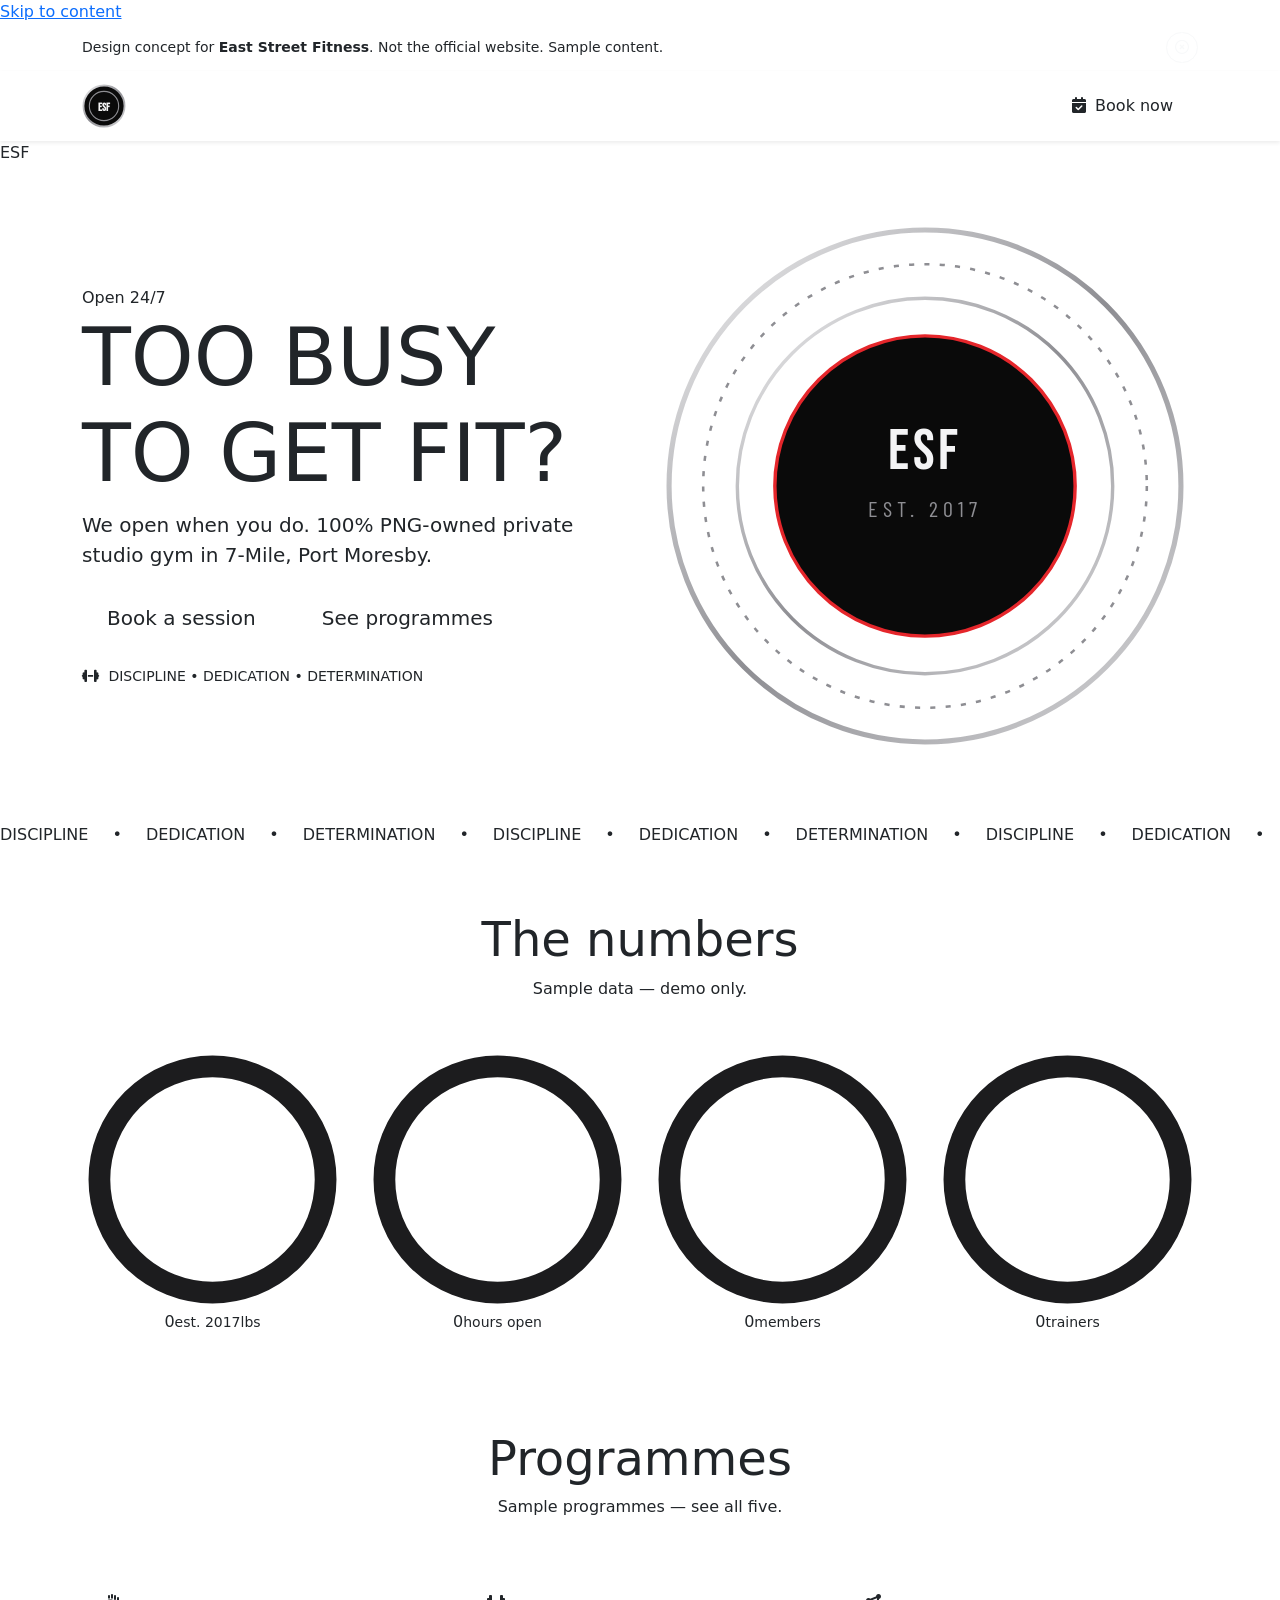
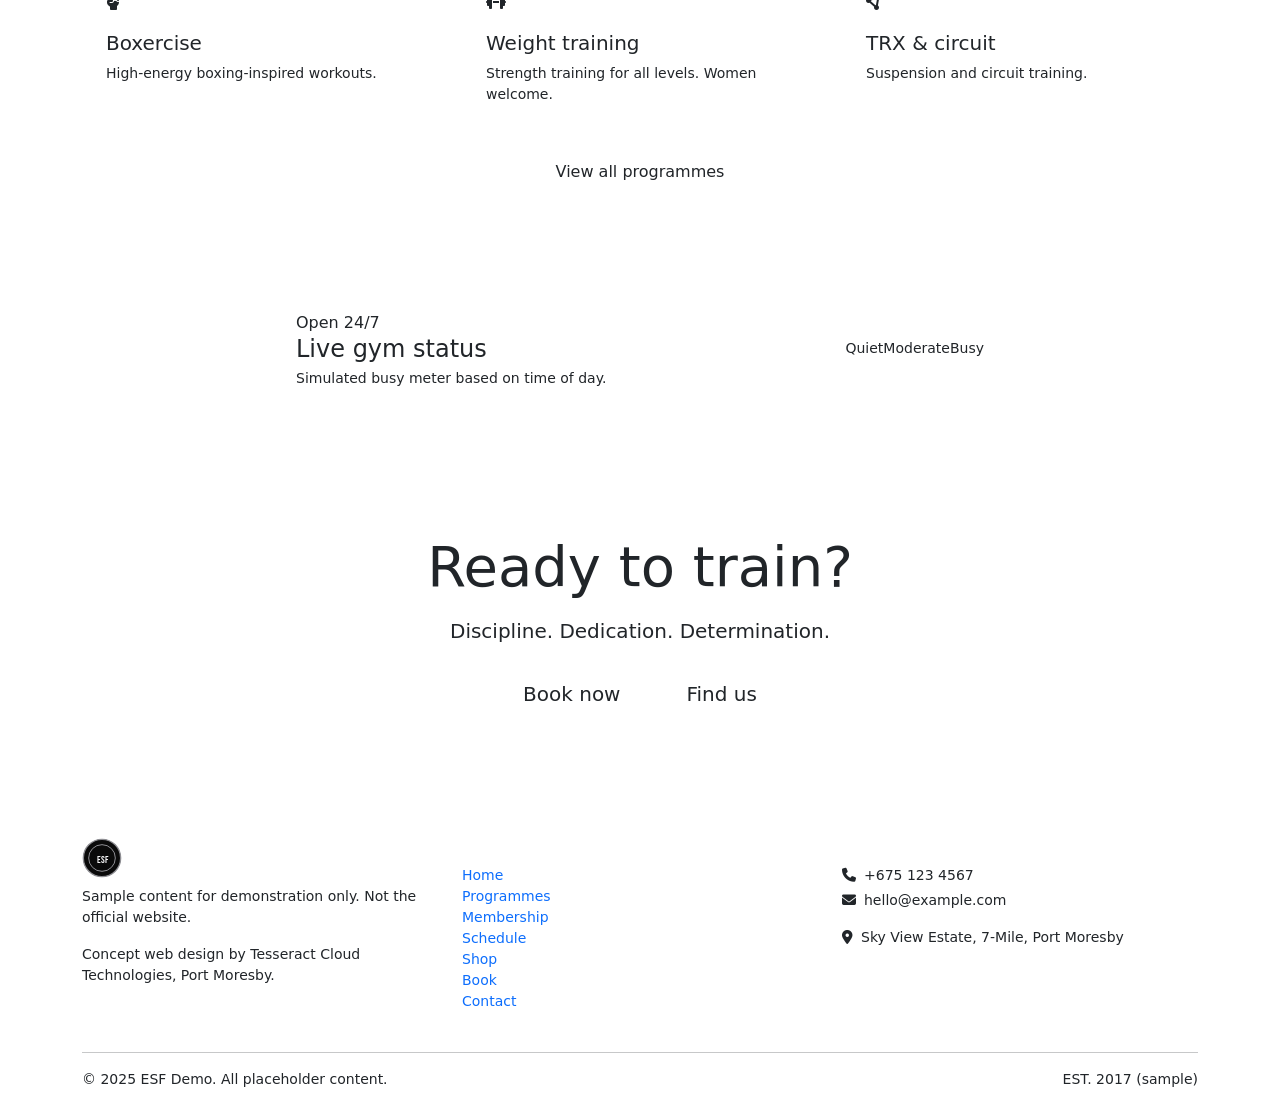
==== index.html @ 75484296 "Initial commit for East Street Fitness demo website" ====
<!-- index.html -->
<!DOCTYPE html>
<html lang="en">
<head>
  <meta charset="UTF-8">
  <meta name="viewport" content="width=device-width, initial-scale=1.0">
  <title>East Street Fitness | Discipline. Dedication. Determination.</title>
  <meta name="description" content="100% PNG-owned 24-hour private studio gym at Sky View Estate, 7-Mile, Port Moresby. Personal training, group sessions, Fitwear.">
  <meta property="og:title" content="East Street Fitness | 24/7 Gym in Port Moresby">
  <meta property="og:description" content="Discipline. Dedication. Determination. Train with us 24/7.">
  <meta property="og:type" content="website">
  <meta property="og:url" content="https://example.com/esf">
  <meta property="og:image" content="https://via.placeholder.com/1200x630?text=East+Street+Fitness">
  <link rel="icon" href="data:image/svg+xml,%3Csvg xmlns='http://www.w3.org/2000/svg' viewBox='0 0 100 100'%3E%3Crect width='100' height='100' rx='14' fill='%230A0A0A'/%3E%3Ccircle cx='50' cy='50' r='38' fill='none' stroke='%23F4F4F5' stroke-width='4'/%3E%3Ccircle cx='50' cy='50' r='26' fill='none' stroke='%238E8E93' stroke-width='3'/%3E%3Ctext x='50' y='58' font-size='26' text-anchor='middle' fill='%23F4F4F5' font-family='Arial' font-weight='bold'%3EESF%3C/text%3E%3C/svg%3E">
  <link rel="preconnect" href="https://fonts.googleapis.com">
  <link rel="preconnect" href="https://fonts.gstatic.com" crossorigin>
  <link href="https://fonts.googleapis.com/css2?family=Bebas+Neue&family=Barlow+Condensed:wght@500;600;700&family=Inter:wght@400;500;600;700&display=swap" rel="stylesheet">
  <link href="https://cdn.jsdelivr.net/npm/bootstrap@5.3.3/dist/css/bootstrap.min.css" rel="stylesheet">
  <link rel="stylesheet" href="https://cdnjs.cloudflare.com/ajax/libs/font-awesome/6.5.2/css/all.min.css">
  <link rel="stylesheet" href="style.css">
</head>
<body>
  <a class="skip-link" href="#main">Skip to content</a>

  <div class="demo-bar text-center py-2 px-3" id="demoBar">
    <div class="container d-flex align-items-center justify-content-between flex-wrap gap-2">
      <span class="small mb-0">Design concept for <strong>East Street Fitness</strong>. Not the official website. Sample content.</span>
      <button class="btn btn-sm btn-outline-light rounded-pill" id="dismissDemoBar" aria-label="Dismiss demo bar"><i class="fa-regular fa-circle-xmark"></i></button>
    </div>
  </div>

  <nav class="navbar navbar-expand-lg navbar-dark bg-graphite sticky-top shadow-sm" aria-label="Main navigation">
    <div class="container">
      <a class="navbar-brand d-flex align-items-center gap-2" href="index.html">
        <span class="brand-badge" aria-hidden="true">
          <svg viewBox="0 0 60 60" width="44" height="44">
            <circle cx="30" cy="30" r="28" fill="#0A0A0A" stroke="url(#steelGrad)" stroke-width="2.5"/>
            <circle cx="30" cy="30" r="20" fill="none" stroke="#8E8E93" stroke-width="1.5"/>
            <text x="30" y="37" font-size="15" text-anchor="middle" fill="#F4F4F5" font-family="'Bebas Neue', Impact" font-weight="bold">ESF</text>
            <defs>
              <linearGradient id="steelGrad" x1="0" x2="1" y1="0" y2="1">
                <stop offset="0%" stop-color="#F4F4F5"/>
                <stop offset="50%" stop-color="#8E8E93"/>
                <stop offset="100%" stop-color="#D9D9DB"/>
              </linearGradient>
            </defs>
          </svg>
        </span>
        <span class="brand-text">EAST STREET <span class="text-red">FITNESS</span></span>
      </a>
      <button class="navbar-toggler" type="button" data-bs-toggle="collapse" data-bs-target="#mainNav" aria-controls="mainNav" aria-expanded="false" aria-label="Toggle navigation">
        <span class="navbar-toggler-icon"></span>
      </button>
      <div class="collapse navbar-collapse" id="mainNav">
        <ul class="navbar-nav ms-auto mb-2 mb-lg-0 gap-lg-1 align-items-lg-center">
          <li class="nav-item"><a class="nav-link active" aria-current="page" href="index.html">Home</a></li>
          <li class="nav-item"><a class="nav-link" href="programs.html">Programmes</a></li>
          <li class="nav-item"><a class="nav-link" href="membership.html">Membership</a></li>
          <li class="nav-item"><a class="nav-link" href="schedule.html">Schedule</a></li>
          <li class="nav-item"><a class="nav-link" href="shop.html">Shop</a></li>
          <li class="nav-item"><a class="nav-link" href="book.html">Book</a></li>
          <li class="nav-item"><a class="nav-link" href="contact.html">Contact</a></li>
          <li class="nav-item ms-lg-2 mt-2 mt-lg-0">
            <a class="btn btn-signal rounded-pill px-4" href="book.html">
              <i class="fa-solid fa-calendar-check me-1"></i> Book now
            </a>
          </li>
        </ul>
      </div>
    </div>
  </nav>

  <main id="main">
    <!-- HERO -->
    <section class="hero position-relative overflow-hidden">
      <div class="watermark-monogram" aria-hidden="true">ESF</div>
      <div class="container position-relative py-5">
        <div class="row align-items-center g-4 flex-column-reverse flex-lg-row">
          <div class="col-lg-6 text-center text-lg-start">
            <span class="badge-status mb-3"><span class="status-dot"></span> Open 24/7</span>
            <h1 class="display-1 hero-title">TOO BUSY<br>TO GET <span class="text-red">FIT?</span></h1>
            <p class="lead mb-4 text-steel">We open when you do. 100% PNG-owned private studio gym in 7-Mile, Port Moresby.</p>
            <div class="d-flex flex-wrap gap-3 justify-content-center justify-content-lg-start">
              <a href="book.html" class="btn btn-signal btn-lg px-4 rounded-pill">Book a session</a>
              <a href="programs.html" class="btn btn-outline-steel btn-lg px-4 rounded-pill">See programmes</a>
            </div>
            <p class="small text-steel-muted mt-4 mb-0"><i class="fa-solid fa-dumbbell me-1 text-red"></i> DISCIPLINE • DEDICATION • DETERMINATION</p>
          </div>
          <div class="col-lg-6 text-center">
            <div class="hero-badge-wrap">
              <svg viewBox="0 0 320 320" class="hero-badge" role="img" aria-label="East Street Fitness circular badge with concentric rings">
                <defs>
                  <linearGradient id="ringGrad" x1="0" x2="1" y1="0" y2="1">
                    <stop offset="0%" stop-color="#F4F4F5"/>
                    <stop offset="50%" stop-color="#8E8E93"/>
                    <stop offset="100%" stop-color="#D9D9DB"/>
                  </linearGradient>
                </defs>
                <circle cx="160" cy="160" r="150" fill="none" stroke="url(#ringGrad)" stroke-width="3"/>
                <circle cx="160" cy="160" r="130" fill="none" stroke="#8E8E93" stroke-width="1.5" stroke-dasharray="3 6"/>
                <circle cx="160" cy="160" r="110" fill="none" stroke="url(#ringGrad)" stroke-width="2"/>
                <circle cx="160" cy="160" r="88" fill="#0A0A0A" stroke="#E5262B" stroke-width="2"/>
                <text x="160" y="150" font-family="'Bebas Neue', Impact" font-size="34" text-anchor="middle" fill="#F4F4F5" letter-spacing="2">ESF</text>
                <text x="160" y="178" font-family="'Barlow Condensed', sans-serif" font-size="13" text-anchor="middle" fill="#8E8E93" letter-spacing="3">EST. 2017</text>
              </svg>
            </div>
          </div>
        </div>
      </div>
      <div class="diagonal-panel" aria-hidden="true"></div>
    </section>

    <!-- MARQUEE -->
    <div class="marquee-band overflow-hidden">
      <div class="marquee-track d-flex gap-4 py-3">
        <span class="marquee-item">DISCIPLINE</span><span class="marquee-dot">•</span>
        <span class="marquee-item">DEDICATION</span><span class="marquee-dot">•</span>
        <span class="marquee-item">DETERMINATION</span><span class="marquee-dot">•</span>
        <span class="marquee-item">DISCIPLINE</span><span class="marquee-dot">•</span>
        <span class="marquee-item">DEDICATION</span><span class="marquee-dot">•</span>
        <span class="marquee-item">DETERMINATION</span><span class="marquee-dot">•</span>
        <span class="marquee-item">DISCIPLINE</span><span class="marquee-dot">•</span>
        <span class="marquee-item">DEDICATION</span><span class="marquee-dot">•</span>
        <span class="marquee-item">DETERMINATION</span><span class="marquee-dot">•</span>
      </div>
    </div>

    <!-- STATS / PLATE GAUGES -->
    <section class="py-5 bg-graphite">
      <div class="container">
        <div class="text-center mb-5">
          <h2 class="display-5">The numbers</h2>
          <p class="text-steel-muted">Sample data — demo only.</p>
        </div>
        <div class="row g-4 text-center">
          <div class="col-6 col-md-3">
            <div class="plate-gauge" data-target="2017">
              <svg viewBox="0 0 120 120" class="gauge-svg">
                <circle cx="60" cy="60" r="52" fill="none" stroke="#1C1C1E" stroke-width="10"/>
                <circle cx="60" cy="60" r="52" fill="none" stroke="#E5262B" stroke-width="10" stroke-dasharray="327" stroke-dashoffset="327" stroke-linecap="round" class="gauge-fill"/>
              </svg>
              <div class="gauge-label"><span class="counter-value" data-target="2017">0</span><small>est. 2017lbs</small></div>
            </div>
          </div>
          <div class="col-6 col-md-3">
            <div class="plate-gauge" data-target="24">
              <svg viewBox="0 0 120 120" class="gauge-svg">
                <circle cx="60" cy="60" r="52" fill="none" stroke="#1C1C1E" stroke-width="10"/>
                <circle cx="60" cy="60" r="52" fill="none" stroke="#E5262B" stroke-width="10" stroke-dasharray="327" stroke-dashoffset="327" stroke-linecap="round" class="gauge-fill"/>
              </svg>
              <div class="gauge-label"><span class="counter-value" data-target="24">0</span><small>hours open</small></div>
            </div>
          </div>
          <div class="col-6 col-md-3">
            <div class="plate-gauge" data-target="500">
              <svg viewBox="0 0 120 120" class="gauge-svg">
                <circle cx="60" cy="60" r="52" fill="none" stroke="#1C1C1E" stroke-width="10"/>
                <circle cx="60" cy="60" r="52" fill="none" stroke="#E5262B" stroke-width="10" stroke-dasharray="327" stroke-dashoffset="327" stroke-linecap="round" class="gauge-fill"/>
              </svg>
              <div class="gauge-label"><span class="counter-value" data-target="500">0</span><small>members</small></div>
            </div>
          </div>
          <div class="col-6 col-md-3">
            <div class="plate-gauge" data-target="15">
              <svg viewBox="0 0 120 120" class="gauge-svg">
                <circle cx="60" cy="60" r="52" fill="none" stroke="#1C1C1E" stroke-width="10"/>
                <circle cx="60" cy="60" r="52" fill="none" stroke="#E5262B" stroke-width="10" stroke-dasharray="327" stroke-dashoffset="327" stroke-linecap="round" class="gauge-fill"/>
              </svg>
              <div class="gauge-label"><span class="counter-value" data-target="15">0</span><small>trainers</small></div>
            </div>
          </div>
        </div>
      </div>
    </section>

    <!-- PROGRAMMES PREVIEW -->
    <section class="py-5 bg-charcoal">
      <div class="container">
        <div class="text-center mb-5">
          <h2 class="display-5">Programmes</h2>
          <p class="text-steel-muted">Sample programmes — see all five.</p>
        </div>
        <div class="row g-4">
          <div class="col-md-4">
            <div class="programme-card p-4 h-100">
              <div class="programme-icon mb-3"><i class="fa-solid fa-hand-fist"></i></div>
              <h3 class="h5">Boxercise</h3>
              <p class="text-steel-muted small mb-0">High-energy boxing-inspired workouts.</p>
            </div>
          </div>
          <div class="col-md-4">
            <div class="programme-card p-4 h-100">
              <div class="programme-icon mb-3"><i class="fa-solid fa-dumbbell"></i></div>
              <h3 class="h5">Weight training</h3>
              <p class="text-steel-muted small mb-0">Strength training for all levels. Women welcome.</p>
            </div>
          </div>
          <div class="col-md-4">
            <div class="programme-card p-4 h-100">
              <div class="programme-icon mb-3"><i class="fa-solid fa-circle-nodes"></i></div>
              <h3 class="h5">TRX & circuit</h3>
              <p class="text-steel-muted small mb-0">Suspension and circuit training.</p>
            </div>
          </div>
        </div>
        <div class="text-center mt-4">
          <a href="programs.html" class="btn btn-outline-steel rounded-pill px-4">View all programmes</a>
        </div>
      </div>
    </section>

    <!-- LIVE GYM STATUS -->
    <section class="py-5 bg-graphite">
      <div class="container">
        <div class="row justify-content-center">
          <div class="col-lg-8">
            <div class="live-status-card p-4 rounded-4">
              <div class="d-flex flex-wrap justify-content-between align-items-center gap-3">
                <div>
                  <span class="badge-status mb-2"><span class="status-dot"></span> Open 24/7</span>
                  <h2 class="h4 mb-1">Live gym status</h2>
                  <p class="text-steel-muted small mb-0">Simulated busy meter based on time of day.</p>
                </div>
                <div class="busy-meter-wrap">
                  <div class="d-flex justify-content-between small text-steel-muted mb-1">
                    <span>Quiet</span><span id="busyLabel">Moderate</span><span>Busy</span>
                  </div>
                  <div class="busy-meter"><div class="busy-fill" id="busyFill"></div></div>
                </div>
              </div>
            </div>
          </div>
        </div>
      </div>
    </section>

    <!-- CTA -->
    <section class="py-5 bg-charcoal text-center">
      <div class="container py-4">
        <h2 class="display-4 mb-3">Ready to train?</h2>
        <p class="lead text-steel-muted mb-4">Discipline. Dedication. Determination.</p>
        <div class="d-flex flex-wrap gap-3 justify-content-center">
          <a href="book.html" class="btn btn-signal btn-lg px-4 rounded-pill">Book now</a>
          <a href="contact.html" class="btn btn-outline-steel btn-lg px-4 rounded-pill">Find us</a>
        </div>
      </div>
    </section>
  </main>

  <footer class="footer bg-graphite text-steel pt-5 pb-4">
    <div class="container">
      <div class="row g-4">
        <div class="col-md-4">
          <div class="d-flex align-items-center gap-2 mb-2">
            <svg viewBox="0 0 60 60" width="40" height="40"><circle cx="30" cy="30" r="28" fill="#0A0A0A" stroke="#8E8E93" stroke-width="2"/><circle cx="30" cy="30" r="20" fill="none" stroke="#8E8E93" stroke-width="1.5"/><text x="30" y="37" font-size="15" text-anchor="middle" fill="#F4F4F5" font-family="'Bebas Neue', Impact">ESF</text></svg>
            <span class="fw-bold text-white">EAST STREET FITNESS</span>
          </div>
          <p class="small text-steel-muted">Sample content for demonstration only. Not the official website.</p>
          <p class="small text-steel-muted">Concept web design by Tesseract Cloud Technologies, Port Moresby.</p>
        </div>
        <div class="col-md-4">
          <h6 class="fw-semibold text-white">Quick links</h6>
          <ul class="list-unstyled small">
            <li><a href="index.html" class="text-steel-muted text-decoration-none">Home</a></li>
            <li><a href="programs.html" class="text-steel-muted text-decoration-none">Programmes</a></li>
            <li><a href="membership.html" class="text-steel-muted text-decoration-none">Membership</a></li>
            <li><a href="schedule.html" class="text-steel-muted text-decoration-none">Schedule</a></li>
            <li><a href="shop.html" class="text-steel-muted text-decoration-none">Shop</a></li>
            <li><a href="book.html" class="text-steel-muted text-decoration-none">Book</a></li>
            <li><a href="contact.html" class="text-steel-muted text-decoration-none">Contact</a></li>
          </ul>
        </div>
        <div class="col-md-4">
          <h6 class="fw-semibold text-white">Contact (placeholder)</h6>
          <p class="small text-steel-muted mb-1"><i class="fa-solid fa-phone me-2"></i>+675 123 4567</p>
          <p class="small text-steel-muted"><i class="fa-solid fa-envelope me-2"></i>hello@example.com</p>
          <p class="small text-steel-muted"><i class="fa-solid fa-location-dot me-2"></i>Sky View Estate, 7-Mile, Port Moresby</p>
        </div>
      </div>
      <hr class="border-steel opacity-25 mt-4">
      <div class="d-flex flex-wrap justify-content-between align-items-center small text-steel-muted">
        <span>© 2025 ESF Demo. All placeholder content.</span>
        <span>EST. 2017 (sample)</span>
      </div>
    </div>
  </footer>

  <div class="mobile-action-bar d-block d-sm-none fixed-bottom bg-graphite border-top border-steel shadow-sm py-2">
    <div class="container d-flex justify-content-around">
      <a href="book.html" class="btn btn-signal rounded-pill px-3 py-2" aria-label="Book a session"><i class="fa-solid fa-calendar-check me-1"></i> Book</a>
      <a href="https://wa.me/67512345678?text=Hello%20East%20Street%20Fitness%20demo" class="btn btn-success rounded-pill px-3 py-2" aria-label="WhatsApp us"><i class="fa-brands fa-whatsapp me-1"></i> WhatsApp</a>
    </div>
  </div>

  <script src="https://cdn.jsdelivr.net/npm/bootstrap@5.3.3/dist/js/bootstrap.bundle.min.js"></script>
  <script src="main.js"></script>
</body>
</html>
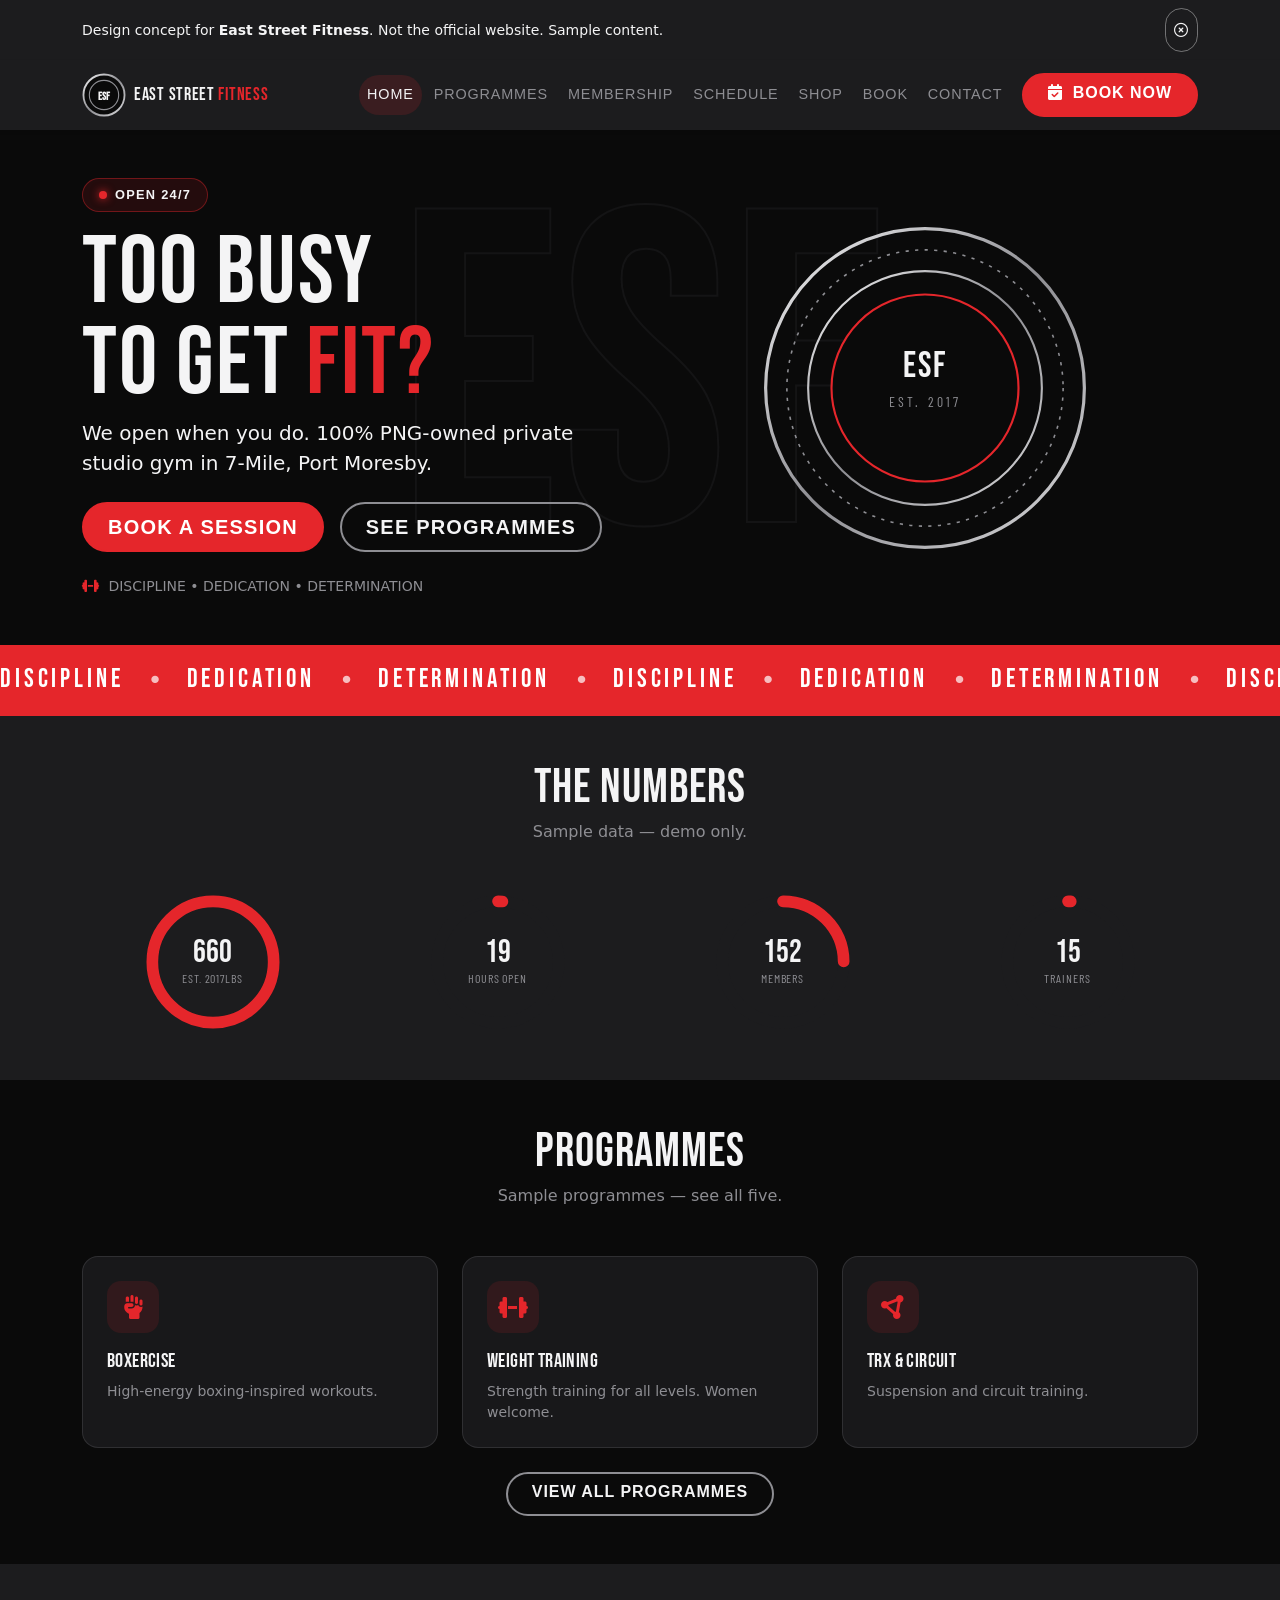
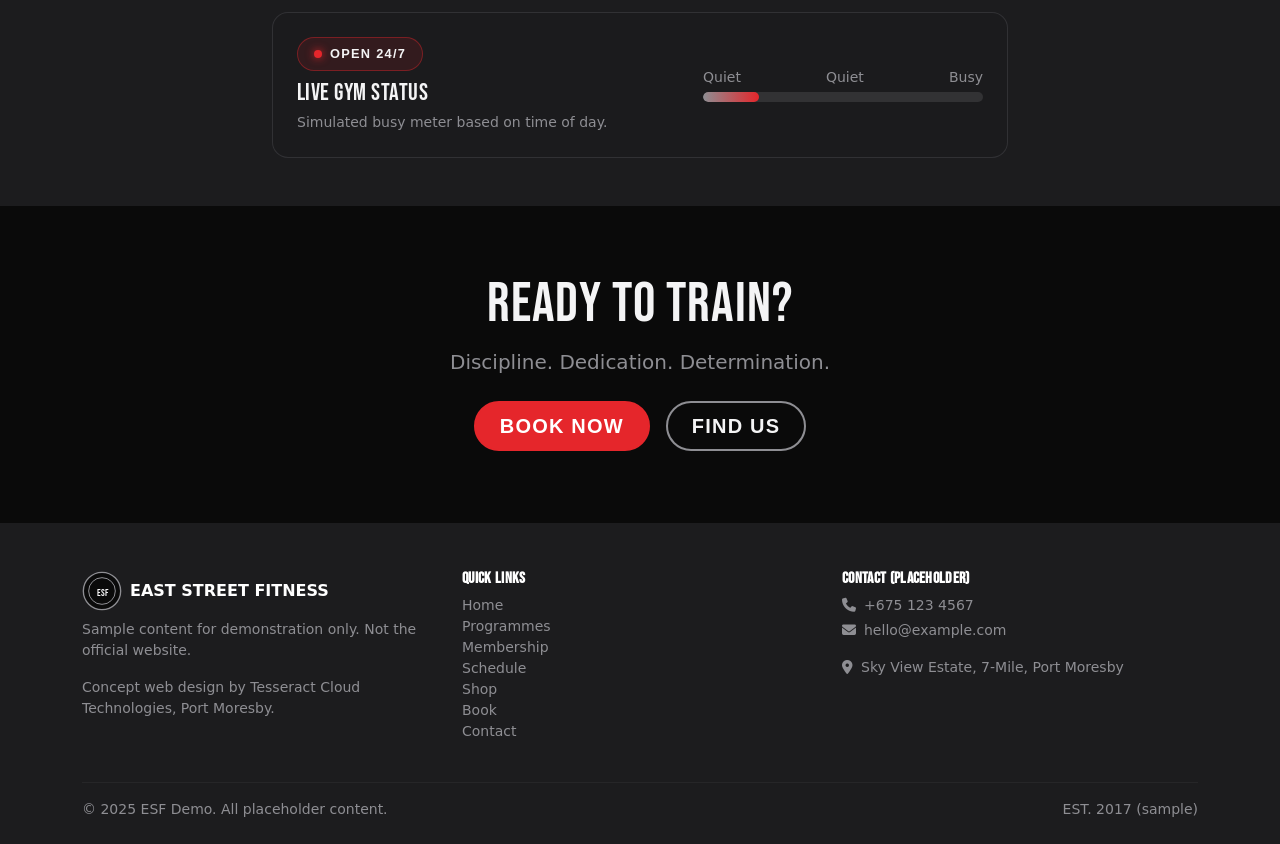
==== commit 09802ed1: "Removal of diagnol panel" ====
--- a/index.html
+++ b/index.html
@@ -107,7 +107,7 @@
           </div>
         </div>
       </div>
-      <div class="diagonal-panel" aria-hidden="true"></div>
+      <!-- <div class="diagonal-panel" aria-hidden="true"></div> -->
     </section>
 
     <!-- MARQUEE -->
--- a/style.css
+++ b/style.css
@@ -0,0 +1,293 @@
+/* style.css */
+:root {
+  --black: #0A0A0A;
+  --graphite: #1C1C1E;
+  --steel-light: #F4F4F5;
+  --steel-mid: #8E8E93;
+  --steel-dark: #D9D9DB;
+  --white: #FFFFFF;
+  --signal-red: #E5262B;
+  --shadow-soft: 0 8px 24px rgba(0,0,0,0.4);
+  --radius: 16px;
+}
+
+*, *::before, *::after { box-sizing: border-box; }
+html, body { overflow-x: clip; }
+
+body {
+  font-family: 'Inter', system-ui, sans-serif;
+  background: var(--black);
+  color: var(--steel-light);
+  margin: 0;
+  padding-bottom: 70px;
+  font-size: 16px;
+}
+@media (min-width: 576px) { body { padding-bottom: 0; } }
+
+h1, h2, h3, h4, h5, h6, .display-1, .display-3, .display-4, .display-5, .display-6 {
+  font-family: 'Bebas Neue', Impact, sans-serif;
+  font-weight: 400;
+  color: var(--steel-light);
+  letter-spacing: 0.02em;
+  line-height: 1;
+}
+.display-1, .display-3, .display-4 { line-height: 0.95; }
+
+.oswald, .btn, .nav-link, .badge-status, .intensity-badge, .wizard-step, .marquee-item, .steel-label {
+  font-family: 'Barlow Condensed', 'Arial Narrow', sans-serif;
+  letter-spacing: 0.06em;
+  text-transform: uppercase;
+}
+
+img, svg, video { max-width: 100%; height: auto; }
+.row > *, .d-flex > *, .col, [class*="col-"] { min-width: 0; }
+
+a { color: var(--signal-red); }
+a:hover { color: var(--steel-light); }
+
+.text-red { color: var(--signal-red) !important; }
+.text-steel { color: var(--steel-light) !important; }
+.text-steel-muted { color: var(--steel-mid) !important; }
+.bg-charcoal { background-color: var(--black) !important; }
+.bg-graphite { background-color: var(--graphite) !important; }
+.bg-signal { background-color: var(--signal-red) !important; }
+.border-steel { border-color: rgba(142,142,147,0.35) !important; }
+
+.skip-link {
+  position: absolute; top: -100px; left: 0;
+  background: var(--signal-red); color: var(--white);
+  padding: 12px 24px; z-index: 2000;
+  text-decoration: none; border-radius: 0 0 8px 0;
+  font-weight: 700;
+}
+.skip-link:focus { top: 0; }
+
+.demo-bar { background: var(--graphite); color: var(--steel-light); }
+.demo-bar .btn-outline-light { border-color: rgba(244,244,245,0.4); color: var(--steel-light); }
+
+/* Navbar */
+.navbar.bg-graphite { background-color: var(--graphite) !important; }
+.navbar-brand .brand-text { font-family: 'Bebas Neue', Impact, sans-serif; font-size: 1.1rem; color: var(--steel-light); letter-spacing: 0.04em; }
+.navbar .nav-link { font-weight: 500; padding: 0.6rem 0.75rem; border-radius: 40px; color: var(--steel-mid) !important; font-size: 0.9rem; }
+.navbar .nav-link.active { background: rgba(229,38,43,0.15); color: var(--steel-light) !important; }
+.navbar .nav-link:hover { color: var(--signal-red) !important; }
+
+/* Buttons */
+.btn { font-weight: 600; min-height: 44px; border-radius: 40px; transition: transform .18s ease, box-shadow .18s ease, background .18s ease; }
+.btn-signal { background: var(--signal-red); color: var(--white); border: 2px solid var(--signal-red); }
+.btn-signal:hover, .btn-signal:focus { background: #c01e22; border-color: #c01e22; color: var(--white); transform: translateY(-2px); box-shadow: 0 6px 16px rgba(229,38,43,0.35); }
+.btn-outline-steel { background: transparent; color: var(--steel-light); border: 2px solid var(--steel-mid); }
+.btn-outline-steel:hover, .btn-outline-steel:focus, .btn-outline-steel.active { background: var(--steel-light); color: var(--black); border-color: var(--steel-light); transform: translateY(-2px); }
+
+/* Hero */
+.hero { background: var(--black); position: relative; overflow: hidden; }
+.hero-title { color: var(--steel-light); font-size: clamp(3rem, 9vw, 6rem); }
+.badge-status {
+  display: inline-flex; align-items: center; gap: 0.5rem;
+  background: rgba(229,38,43,0.12); color: var(--steel-light);
+  padding: 0.4rem 1rem; border-radius: 40px;
+  font-weight: 600; font-size: 0.8rem; letter-spacing: 0.1em;
+  border: 1px solid rgba(229,38,43,0.4);
+}
+.status-dot {
+  width: 8px; height: 8px; border-radius: 50%;
+  background: var(--signal-red);
+  box-shadow: 0 0 8px var(--signal-red);
+  animation: pulse 2s infinite;
+}
+@keyframes pulse { 0%,100% { opacity: 1; } 50% { opacity: 0.4; } }
+
+.watermark-monogram {
+  position: absolute; top: 50%; left: 50%;
+  transform: translate(-50%, -50%);
+  font-family: 'Bebas Neue', Impact, sans-serif;
+  font-size: clamp(12rem, 35vw, 30rem);
+  color: transparent;
+  -webkit-text-stroke: 2px rgba(142,142,147,0.08);
+  pointer-events: none; user-select: none;
+  line-height: 1; z-index: 0;
+}
+
+.hero-badge-wrap { display: inline-block; max-width: 340px; width: 100%; }
+.hero-badge { width: 100%; height: auto; }
+
+/* Diagonal panel */
+.diagonal-panel {
+  position: absolute; bottom: 0; left: 0; right: 0; height: 80px;
+  background: var(--graphite);
+  transform: skewY(-6deg);
+  transform-origin: bottom left;
+  z-index: 1;
+}
+
+/* Marquee band */
+.marquee-band { background: var(--signal-red); color: var(--white); overflow: hidden; }
+.marquee-track { display: flex; align-items: center; width: max-content; animation: marquee 22s linear infinite; }
+.marquee-band:hover .marquee-track { animation-play-state: paused; }
+.marquee-item { font-family: 'Bebas Neue', Impact, sans-serif; font-size: 1.6rem; letter-spacing: 0.15em; }
+.marquee-dot { font-size: 1.6rem; opacity: 0.7; }
+@keyframes marquee { from { transform: translateX(0); } to { transform: translateX(-50%); } }
+
+/* Plate gauges */
+.plate-gauge { position: relative; width: 140px; height: 140px; margin: 0 auto; }
+.gauge-svg { width: 100%; height: 100%; transform: rotate(-90deg); }
+.gauge-fill { transition: stroke-dashoffset 1.6s cubic-bezier(.2,.7,.2,1); }
+.gauge-label {
+  position: absolute; inset: 0;
+  display: flex; flex-direction: column; align-items: center; justify-content: center;
+  text-align: center;
+}
+.gauge-label .counter-value { font-family: 'Bebas Neue', Impact, sans-serif; font-size: 2rem; color: var(--steel-light); line-height: 1; }
+.gauge-label small { font-family: 'Barlow Condensed', sans-serif; font-size: 0.75rem; color: var(--steel-mid); letter-spacing: 0.08em; text-transform: uppercase; }
+
+/* Programme cards */
+.programme-card, .membership-card, .estimator-card, .live-status-card, .review-box, .confirmation-card {
+  background: rgba(28,28,30,0.85);
+  border: 1px solid rgba(142,142,147,0.2);
+  border-radius: var(--radius);
+  transition: transform .25s ease, border-color .25s ease;
+}
+.programme-card:hover, .membership-card:hover { border-color: rgba(229,38,43,0.5); transform: translateY(-3px); }
+.programme-icon {
+  display: inline-flex; align-items: center; justify-content: center;
+  width: 52px; height: 52px; border-radius: 14px;
+  background: rgba(229,38,43,0.12); color: var(--signal-red);
+  font-size: 1.5rem;
+}
+.intensity-badge {
+  font-size: 0.7rem; padding: 0.25rem 0.7rem; border-radius: 40px;
+  background: rgba(142,142,147,0.15); color: var(--steel-mid);
+}
+.intensity-meter { height: 6px; background: rgba(142,142,147,0.2); border-radius: 6px; overflow: hidden; }
+.intensity-fill { height: 100%; background: linear-gradient(90deg, var(--steel-mid), var(--signal-red)); border-radius: 6px; }
+.membership-featured { border-color: var(--signal-red) !important; }
+
+/* Live status */
+.busy-meter-wrap { min-width: 200px; flex: 1; max-width: 280px; }
+.busy-meter { height: 10px; background: rgba(142,142,147,0.2); border-radius: 10px; overflow: hidden; }
+.busy-fill { height: 100%; background: linear-gradient(90deg, var(--steel-mid), var(--signal-red)); border-radius: 10px; transition: width 1s ease; }
+
+/* Estimator */
+.estimator-card .form-range { background: transparent; }
+.form-range::-webkit-slider-thumb { background: var(--signal-red); }
+.form-range::-moz-range-thumb { background: var(--signal-red); border: none; }
+
+/* Schedule table */
+.schedule-table { color: var(--steel-light); }
+.schedule-table th, .schedule-table td { border-color: rgba(142,142,147,0.2); padding: 0.9rem 0.6rem; font-size: 0.9rem; }
+.schedule-table thead th { font-family: 'Barlow Condensed', sans-serif; text-transform: uppercase; letter-spacing: 0.08em; color: var(--steel-mid); font-weight: 600; }
+.schedule-table tbody th { color: var(--signal-red); font-family: 'Barlow Condensed', sans-serif; }
+.day-btn { background: transparent; border: 2px solid var(--steel-mid); color: var(--steel-light); border-radius: 40px; padding: 0.5rem 1.2rem; font-weight: 600; white-space: nowrap; }
+.day-btn.active, .day-btn:hover { background: var(--signal-red); border-color: var(--signal-red); color: var(--white); }
+.day-schedule-card { background: rgba(28,28,30,0.85); border: 1px solid rgba(142,142,147,0.2); border-radius: var(--radius); padding: 1rem 1.2rem; margin-bottom: 0.75rem; }
+.day-schedule-card strong { color: var(--signal-red); font-family: 'Barlow Condensed', sans-serif; letter-spacing: 0.06em; }
+
+/* Shop */
+.product-card {
+  background: rgba(28,28,30,0.85);
+  border: 1px solid rgba(142,142,147,0.2);
+  border-radius: var(--radius);
+  overflow: hidden;
+  transition: transform .25s ease, border-color .25s ease;
+}
+.product-card:hover { border-color: rgba(229,38,43,0.5); transform: translateY(-3px); }
+.product-image {
+  height: 180px;
+  background: linear-gradient(135deg, var(--graphite), var(--black));
+  display: flex; align-items: center; justify-content: center;
+  color: var(--steel-mid); font-size: 3rem;
+}
+.product-body { padding: 1rem 1.2rem; }
+
+/* Cart drawer */
+.cart-drawer {
+  position: fixed; top: 0; right: 0; bottom: 0;
+  width: min(400px, 90%);
+  background: var(--graphite);
+  border-left: 1px solid rgba(142,142,147,0.3);
+  z-index: 1060;
+  transform: translateX(100%);
+  transition: transform .3s ease;
+  display: flex; flex-direction: column;
+}
+.cart-drawer.open { transform: translateX(0); }
+.cart-overlay {
+  position: fixed; inset: 0;
+  background: rgba(0,0,0,0.6);
+  z-index: 1055;
+  opacity: 0; pointer-events: none;
+  transition: opacity .3s ease;
+}
+.cart-overlay.show { opacity: 1; pointer-events: auto; }
+.cart-items { flex: 1; overflow-y: auto; }
+.cart-line { display: flex; justify-content: space-between; align-items: center; padding: 0.6rem 0; border-bottom: 1px solid rgba(142,142,147,0.15); font-size: 0.9rem; }
+.cart-line .remove-btn { background: none; border: none; color: var(--signal-red); font-size: 1rem; padding: 0.2rem 0.4rem; }
+
+/* Wizard */
+.wizard-steps { flex-wrap: wrap; }
+.wizard-step {
+  flex: 1; min-width: 90px; text-align: center;
+  padding: 0.6rem 0.5rem; border-radius: 40px;
+  background: rgba(142,142,147,0.1); color: var(--steel-mid);
+  font-size: 0.85rem; font-weight: 600; letter-spacing: 0.06em;
+}
+.wizard-step span { display: none; }
+@media (min-width: 576px) { .wizard-step span { display: inline; } }
+.wizard-step.active { background: var(--signal-red); color: var(--white); }
+.wizard-option {
+  background: transparent; border: 2px solid var(--steel-mid);
+  color: var(--steel-light); border-radius: 14px;
+  padding: 0.8rem 0.6rem; font-weight: 600;
+  font-size: 0.9rem; min-height: 52px;
+  font-family: 'Barlow Condensed', sans-serif; letter-spacing: 0.04em;
+}
+.wizard-option:hover, .wizard-option.selected { background: var(--signal-red); border-color: var(--signal-red); color: var(--white); }
+.wizard-panel { animation: fadeIn 0.25s ease; }
+@keyframes fadeIn { from { opacity: 0; transform: translateY(6px); } to { opacity: 1; transform: translateY(0); } }
+
+.form-control {
+  background: rgba(28,28,30,0.9); border: 1px solid rgba(142,142,147,0.35);
+  color: var(--steel-light); border-radius: 10px;
+}
+.form-control:focus { background: rgba(28,28,30,1); border-color: var(--signal-red); color: var(--steel-light); box-shadow: 0 0 0 3px rgba(229,38,43,0.2); }
+.form-control::placeholder { color: rgba(142,142,147,0.6); }
+
+/* Confetti */
+.confetti-piece {
+  position: fixed; width: 8px; height: 8px;
+  background: var(--signal-red); z-index: 2000;
+  pointer-events: none;
+  animation: confettiFall 2.5s ease-out forwards;
+}
+@keyframes confettiFall {
+  0% { transform: translateY(0) rotate(0deg); opacity: 1; }
+  100% { transform: translateY(80vh) rotate(720deg); opacity: 0; }
+}
+
+/* Mobile action bar */
+.mobile-action-bar { z-index: 1050; }
+
+/* Focus */
+:focus-visible { outline: 3px solid var(--signal-red); outline-offset: 2px; }
+
+/* Reduced motion */
+@media (prefers-reduced-motion: reduce) {
+  *, *::before, *::after { animation-duration: 0.01ms !important; animation-iteration-count: 1 !important; transition-duration: 0.01ms !important; }
+  .marquee-track { animation: none; }
+  .status-dot { animation: none; }
+  .confetti-piece { display: none; }
+}
+
+/* Long words */
+p, h1, h2, h3, h4, h5, h6, a, .btn { overflow-wrap: anywhere; }
+
+/* Container safety */
+.container-fluid { padding-left: max(12px, env(safe-area-inset-left)); padding-right: max(12px, env(safe-area-inset-right)); }
+
+/* Steel gradient text utility */
+.text-steel-gradient {
+  background: linear-gradient(135deg, var(--steel-light), var(--steel-mid), var(--steel-dark));
+  -webkit-background-clip: text;
+  background-clip: text;
+  -webkit-text-fill-color: transparent;
+}
